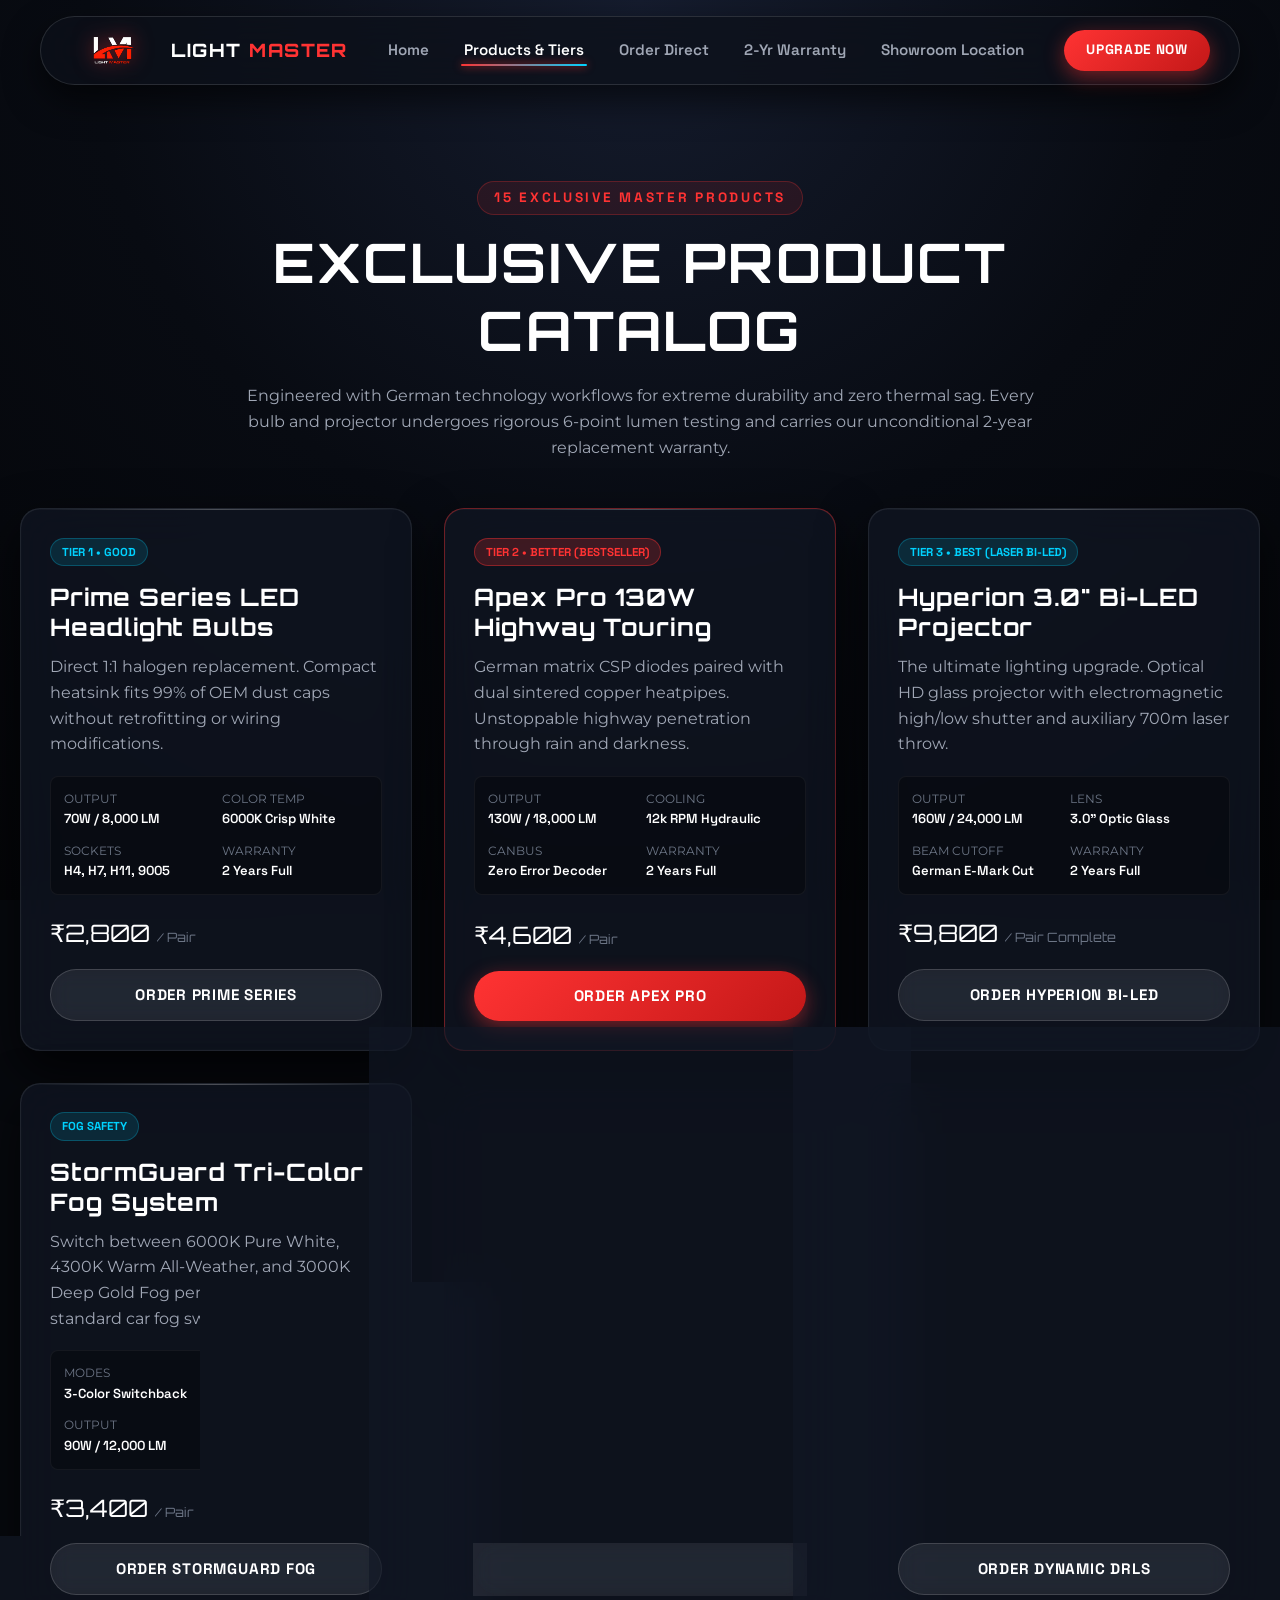
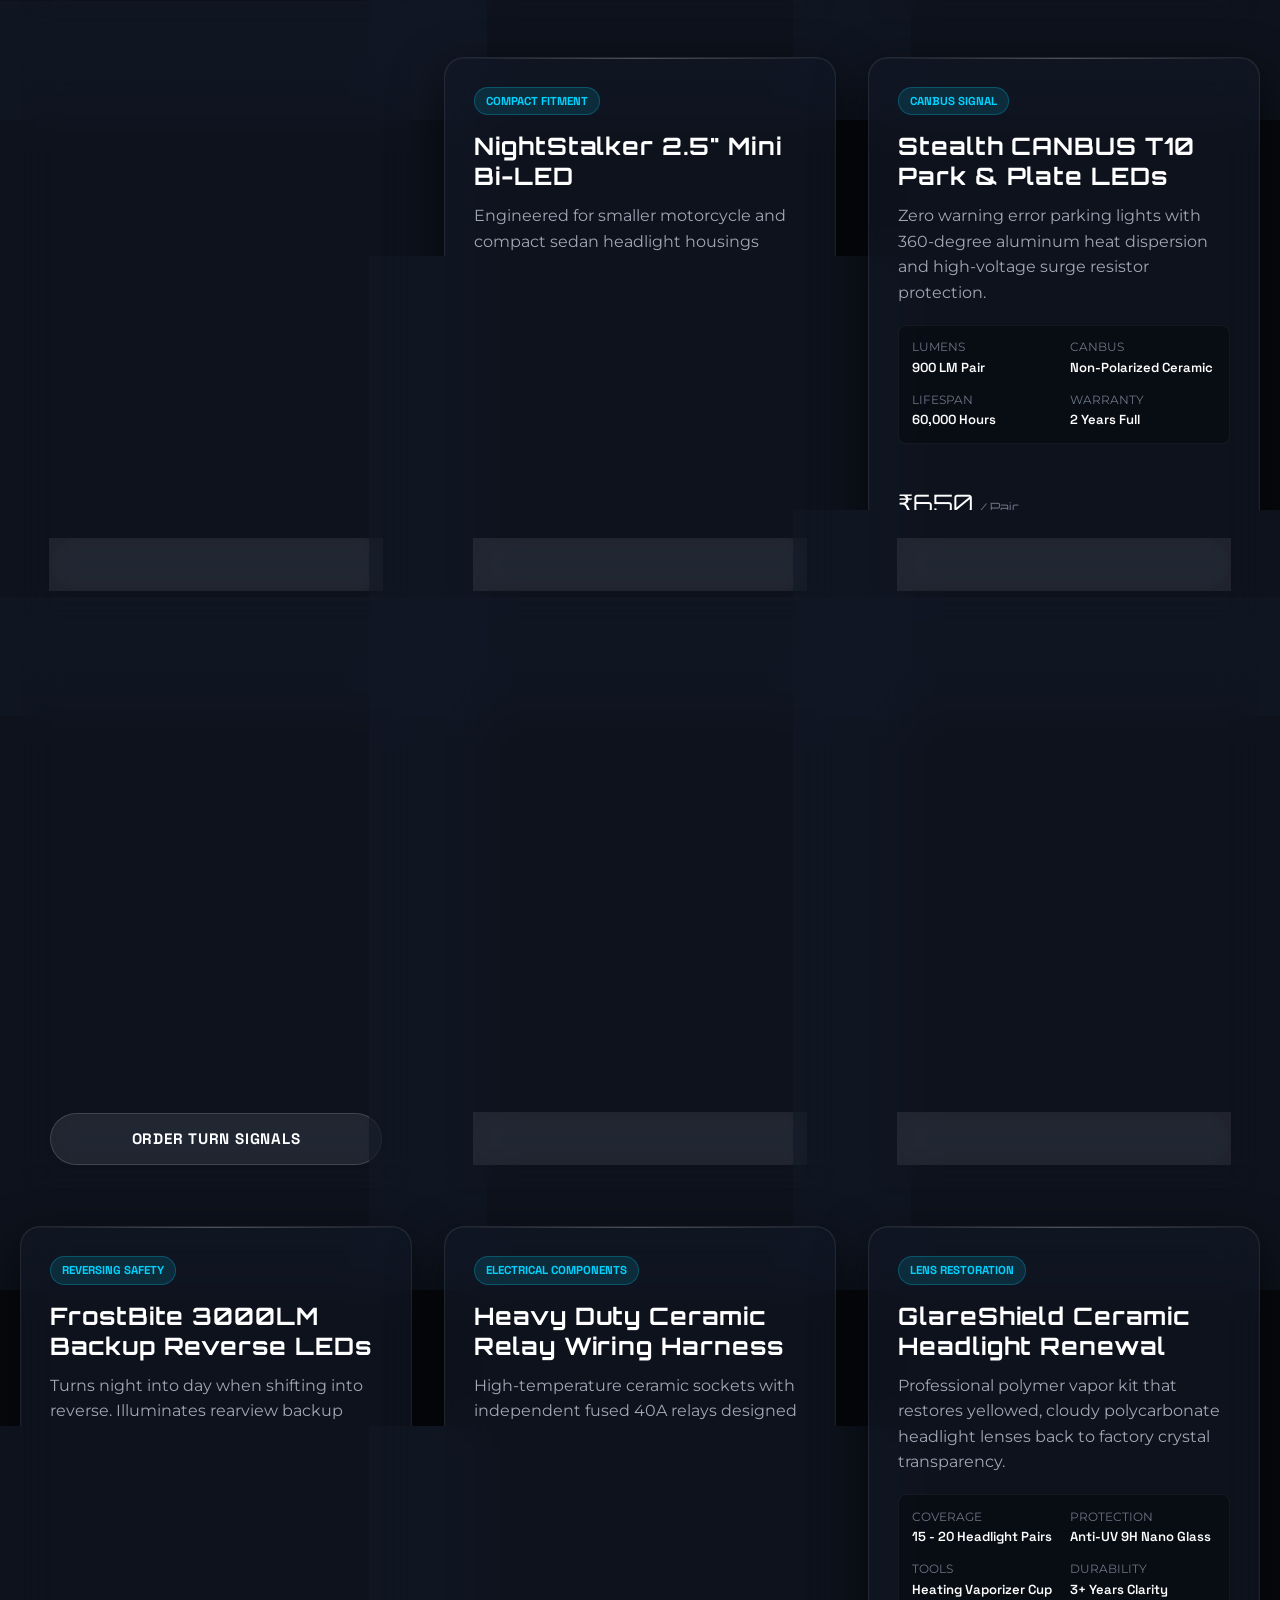
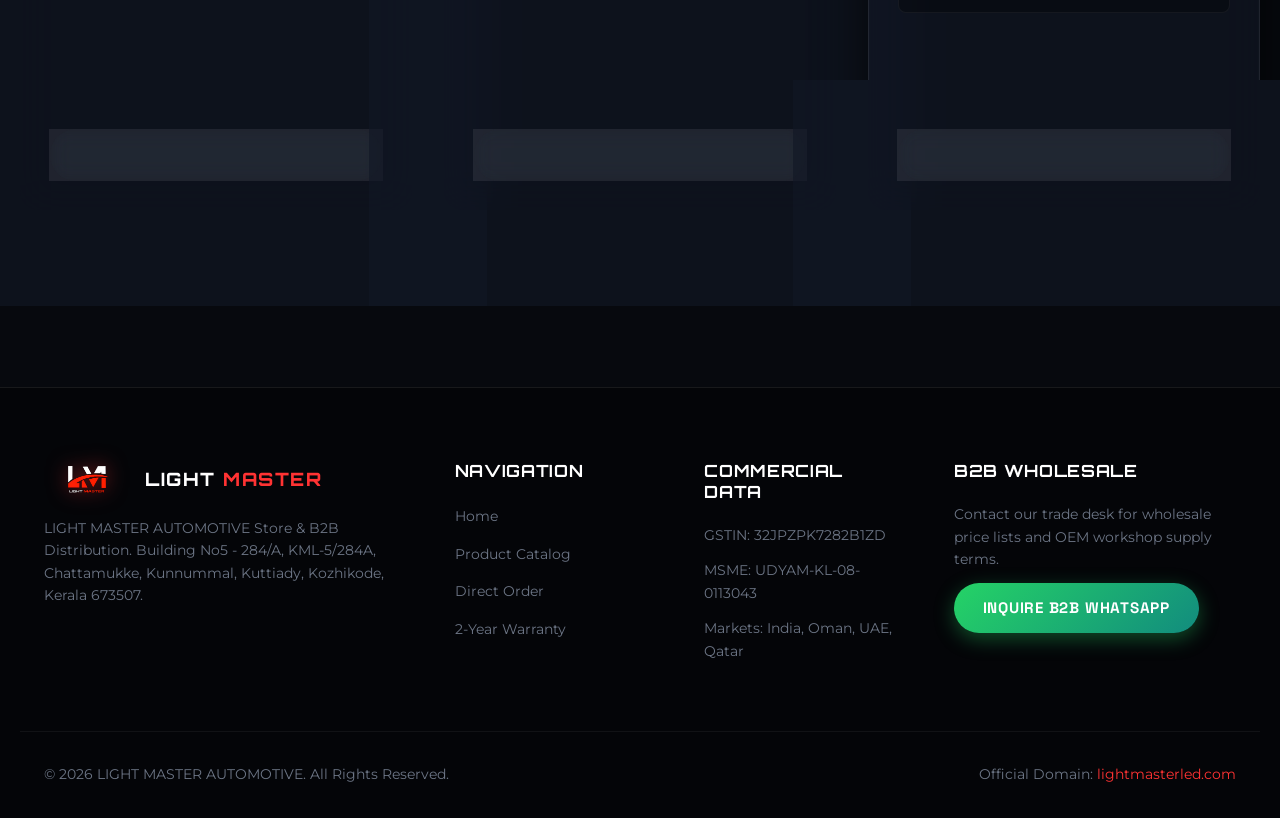
==== products.html @ 0c8bbb35 "Add files via upload" ====
<!DOCTYPE html>
<html lang="en">
<head>
  <meta charset="UTF-8">
  <meta name="viewport" content="width=device-width, initial-scale=1.0">
  <title>Automotive LED Products & Pricing | Light Master</title>
  <meta name="description" content="Explore 15 exclusive Light Master Automotive LED products. Bi-LED projectors, laser fog lamps, DRLs, CANBUS LEDs, and Good/Better/Best menu architecture.">
  <link rel="canonical" href="https://lightmasterled.com/products.html">
  
  <meta property="og:type" content="website">
  <meta property="og:url" content="https://lightmasterled.com/products.html">
  <meta property="og:title" content="Automotive LED Products & Pricing | Light Master">
  <meta property="og:description" content="15 Exclusive automotive lighting products engineered with German technology. Bi-LED projectors, laser fogs, DRLs, and ambient lights with 2-year warranty.">
  <meta property="og:image" content="images/logo.png">

  <link rel="stylesheet" href="css/style.css">
</head>
<body>

  <!-- Sticky Header Navigation -->
  <header class="site-header">
    <div class="nav-dock">
      <a href="index.html" class="brand-wrapper" title="Light Master Automotive">
        <img src="images/logo.png" alt="Light Master Automotive Logo" class="brand-logo-img">
        <span class="brand-name">LIGHT <span>MASTER</span></span>
      </a>

      <button class="mobile-menu-toggle" aria-label="Toggle Menu">☰</button>

      <ul class="nav-links">
        <li><a href="index.html" class="nav-link">Home</a></li>
        <li><a href="products.html" class="nav-link active">Products & Tiers</a></li>
        <li><a href="purchase.html" class="nav-link">Order Direct</a></li>
        <li><a href="warranty.html" class="nav-link">2-Yr Warranty</a></li>
        <li><a href="https://maps.app.goo.gl/GedXwETA6AHzG5QW9" target="_blank" rel="noopener" class="nav-link">Showroom Location</a></li>
      </ul>

      <div class="nav-actions">
        <a href="purchase.html" class="btn btn-primary" style="padding: 0.6rem 1.4rem; font-size: 0.85rem;">Upgrade Now</a>
      </div>
    </div>
  </header>

  <main class="container section">
    <div class="text-center" style="max-width: 800px; margin: 0 auto 3rem;">
      <span class="tagline-accent">15 Exclusive Master Products</span>
      <h1>EXCLUSIVE PRODUCT CATALOG</h1>
      <p>
        Engineered with German technology workflows for extreme durability and zero thermal sag. Every bulb and projector undergoes rigorous 6-point lumen testing and carries our unconditional 2-year replacement warranty.
      </p>
    </div>

    <!-- Product Grid: 15 Exclusive Products -->
    <div class="product-grid">

      <!-- 1. Prime Series H4/H7/H11 -->
      <div class="product-card mac-window-frame" id="tier1">
        <div>
          <span class="product-tag">Tier 1 • Good</span>
          <h3>Prime Series LED Headlight Bulbs</h3>
          <p>Direct 1:1 halogen replacement. Compact heatsink fits 99% of OEM dust caps without retrofitting or wiring modifications.</p>
          <div class="product-spec-row">
            <div class="product-spec-item"><span class="spec-title">Output</span><span class="spec-val">70W / 8,000 LM</span></div>
            <div class="product-spec-item"><span class="spec-title">Color Temp</span><span class="spec-val">6000K Crisp White</span></div>
            <div class="product-spec-item"><span class="spec-title">Sockets</span><span class="spec-val">H4, H7, H11, 9005</span></div>
            <div class="product-spec-item"><span class="spec-title">Warranty</span><span class="spec-val">2 Years Full</span></div>
          </div>
        </div>
        <div>
          <div style="font-family: var(--font-heading); font-size: 1.5rem; margin-bottom: 1rem; color: #fff;">₹2,800 <span style="font-size: 0.8rem; color: var(--text-muted);">/ Pair</span></div>
          <a href="purchase.html?product=Prime%20Series%20LED%20Headlight%20Bulbs" class="btn btn-secondary btn-full">Order Prime Series</a>
        </div>
      </div>

      <!-- 2. Apex Pro Highway Touring -->
      <div class="product-card mac-window-frame" id="tier2" style="border-color: rgba(255, 51, 51, 0.4);">
        <div>
          <span class="product-tag" style="background: rgba(255,51,51,0.2); color: var(--accent-red); border-color: rgba(255,51,51,0.4);">Tier 2 • Better (Bestseller)</span>
          <h3>Apex Pro 130W Highway Touring</h3>
          <p>German matrix CSP diodes paired with dual sintered copper heatpipes. Unstoppable highway penetration through rain and darkness.</p>
          <div class="product-spec-row">
            <div class="product-spec-item"><span class="spec-title">Output</span><span class="spec-val">130W / 18,000 LM</span></div>
            <div class="product-spec-item"><span class="spec-title">Cooling</span><span class="spec-val">12k RPM Hydraulic</span></div>
            <div class="product-spec-item"><span class="spec-title">CANBUS</span><span class="spec-val">Zero Error Decoder</span></div>
            <div class="product-spec-item"><span class="spec-title">Warranty</span><span class="spec-val">2 Years Full</span></div>
          </div>
        </div>
        <div>
          <div style="font-family: var(--font-heading); font-size: 1.5rem; margin-bottom: 1rem; color: #fff;">₹4,600 <span style="font-size: 0.8rem; color: var(--text-muted);">/ Pair</span></div>
          <a href="purchase.html?product=Apex%20Pro%20130W%20Highway%20Touring" class="btn btn-primary btn-full">Order Apex Pro</a>
        </div>
      </div>

      <!-- 3. Hyperion Bi-LED 3.0" Projector -->
      <div class="product-card mac-window-frame" id="tier3">
        <div>
          <span class="product-tag">Tier 3 • Best (Laser Bi-LED)</span>
          <h3>Hyperion 3.0" Bi-LED Projector</h3>
          <p>The ultimate lighting upgrade. Optical HD glass projector with electromagnetic high/low shutter and auxiliary 700m laser throw.</p>
          <div class="product-spec-row">
            <div class="product-spec-item"><span class="spec-title">Output</span><span class="spec-val">160W / 24,000 LM</span></div>
            <div class="product-spec-item"><span class="spec-title">Lens</span><span class="spec-val">3.0" Optic Glass</span></div>
            <div class="product-spec-item"><span class="spec-title">Beam Cutoff</span><span class="spec-val">German E-Mark Cut</span></div>
            <div class="product-spec-item"><span class="spec-title">Warranty</span><span class="spec-val">2 Years Full</span></div>
          </div>
        </div>
        <div>
          <div style="font-family: var(--font-heading); font-size: 1.5rem; margin-bottom: 1rem; color: #fff;">₹9,800 <span style="font-size: 0.8rem; color: var(--text-muted);">/ Pair Complete</span></div>
          <a href="purchase.html?product=Hyperion%203.0%20Bi-LED%20Projector" class="btn btn-secondary btn-full">Order Hyperion Bi-LED</a>
        </div>
      </div>

      <!-- 4. StormGuard Tri-Color Fog Lamps -->
      <div class="product-card mac-window-frame" id="fog">
        <div>
          <span class="product-tag">Fog Safety</span>
          <h3>StormGuard Tri-Color Fog System</h3>
          <p>Switch between 6000K Pure White, 4300K Warm All-Weather, and 3000K Deep Gold Fog penetrating light via standard car fog switch.</p>
          <div class="product-spec-row">
            <div class="product-spec-item"><span class="spec-title">Modes</span><span class="spec-val">3-Color Switchback</span></div>
            <div class="product-spec-item"><span class="spec-title">Rating</span><span class="spec-val">IP68 Submersible</span></div>
            <div class="product-spec-item"><span class="spec-title">Output</span><span class="spec-val">90W / 12,000 LM</span></div>
            <div class="product-spec-item"><span class="spec-title">Warranty</span><span class="spec-val">2 Years Full</span></div>
          </div>
        </div>
        <div>
          <div style="font-family: var(--font-heading); font-size: 1.5rem; margin-bottom: 1rem; color: #fff;">₹3,400 <span style="font-size: 0.8rem; color: var(--text-muted);">/ Pair</span></div>
          <a href="purchase.html?product=StormGuard%20Tri-Color%20Fog%20System" class="btn btn-secondary btn-full">Order StormGuard Fog</a>
        </div>
      </div>

      <!-- 5. Phantom Bi-LED Fog Projector 3.0" -->
      <div class="product-card mac-window-frame">
        <div>
          <span class="product-tag">Bumper Projector</span>
          <h3>Phantom Bi-LED Fog Projector (3.0")</h3>
          <p>Direct bumper projector replacement with built-in high/low beam solenoids. Wide 160° peripheral horizontal beam spread.</p>
          <div class="product-spec-row">
            <div class="product-spec-item"><span class="spec-title">Output</span><span class="spec-val">110W / 14,000 LM</span></div>
            <div class="product-spec-item"><span class="spec-title">Waterproof</span><span class="spec-val">IP68 Sealed Diecast</span></div>
            <div class="product-spec-item"><span class="spec-title">Fitment</span><span class="spec-val">Universal Bracket</span></div>
            <div class="product-spec-item"><span class="spec-title">Warranty</span><span class="spec-val">2 Years Full</span></div>
          </div>
        </div>
        <div>
          <div style="font-family: var(--font-heading); font-size: 1.5rem; margin-bottom: 1rem; color: #fff;">₹6,800 <span style="font-size: 0.8rem; color: var(--text-muted);">/ Pair</span></div>
          <a href="purchase.html?product=Phantom%20Bi-LED%20Fog%20Projector" class="btn btn-secondary btn-full">Order Phantom Fogs</a>
        </div>
      </div>

      <!-- 6. Ultra-Matrix DRL + Sequential Indicator Strip -->
      <div class="product-card mac-window-frame">
        <div>
          <span class="product-tag">Aesthetics & Safety</span>
          <h3>Ultra-Matrix Dynamic DRL Strips</h3>
          <p>Flexible waterproof daytime running light with fluid Audi-style sequential amber dynamic turn indicators.</p>
          <div class="product-spec-row">
            <div class="product-spec-item"><span class="spec-title">Length</span><span class="spec-val">60cm Ultra-Slim</span></div>
            <div class="product-spec-item"><span class="spec-title">Animation</span><span class="spec-val">Dynamic Startup Flow</span></div>
            <div class="product-spec-item"><span class="spec-title">Protection</span><span class="spec-val">Silicone Encapsulated</span></div>
            <div class="product-spec-item"><span class="spec-title">Warranty</span><span class="spec-val">2 Years Full</span></div>
          </div>
        </div>
        <div>
          <div style="font-family: var(--font-heading); font-size: 1.5rem; margin-bottom: 1rem; color: #fff;">₹1,950 <span style="font-size: 0.8rem; color: var(--text-muted);">/ Pair</span></div>
          <a href="purchase.html?product=Ultra-Matrix%20Dynamic%20DRL%20Strips" class="btn btn-secondary btn-full">Order Dynamic DRLs</a>
        </div>
      </div>

      <!-- 7. Lumina 64-Color Symphony Interior Ambient -->
      <div class="product-card mac-window-frame" id="ambient">
        <div>
          <span class="product-tag">Interior Luxury</span>
          <h3>Lumina 64-Color Symphony Ambient Kit</h3>
          <p>Aviation-grade optical acrylic light guides with smartphone Bluetooth app control, dynamic rhythm modes, and OEM finish.</p>
          <div class="product-spec-row">
            <div class="product-spec-item"><span class="spec-title">Zones</span><span class="spec-val">18-in-1 Master Hub</span></div>
            <div class="product-spec-item"><span class="spec-title">Control</span><span class="spec-val">iOS / Android / Button</span></div>
            <div class="product-spec-item"><span class="spec-title">Effects</span><span class="spec-val">210 Flowing Color Modes</span></div>
            <div class="product-spec-item"><span class="spec-title">Warranty</span><span class="spec-val">2 Years Full</span></div>
          </div>
        </div>
        <div>
          <div style="font-family: var(--font-heading); font-size: 1.5rem; margin-bottom: 1rem; color: #fff;">₹5,500 <span style="font-size: 0.8rem; color: var(--text-muted);">/ Complete Car Set</span></div>
          <a href="purchase.html?product=Lumina%2064-Color%20Symphony%20Ambient%20Kit" class="btn btn-secondary btn-full">Order Ambient Kit</a>
        </div>
      </div>

      <!-- 8. NightStalker 2.5" Bi-LED Projector Mini -->
      <div class="product-card mac-window-frame">
        <div>
          <span class="product-tag">Compact Fitment</span>
          <h3>NightStalker 2.5" Mini Bi-LED</h3>
          <p>Engineered for smaller motorcycle and compact sedan headlight housings requiring ultra-compact depth and threaded shaft mount.</p>
          <div class="product-spec-row">
            <div class="product-spec-item"><span class="spec-title">Output</span><span class="spec-val">90W / 12,500 LM</span></div>
            <div class="product-spec-item"><span class="spec-title">Mounting</span><span class="spec-val">Threaded Shaft (H4/H7)</span></div>
            <div class="product-spec-item"><span class="spec-title">Focus</span><span class="spec-val">Dual Convex Lens</span></div>
            <div class="product-spec-item"><span class="spec-title">Warranty</span><span class="spec-val">2 Years Full</span></div>
          </div>
        </div>
        <div>
          <div style="font-family: var(--font-heading); font-size: 1.5rem; margin-bottom: 1rem; color: #fff;">₹5,900 <span style="font-size: 0.8rem; color: var(--text-muted);">/ Pair</span></div>
          <a href="purchase.html?product=NightStalker%202.5%20Mini%20Bi-LED" class="btn btn-secondary btn-full">Order 2.5" Bi-LED</a>
        </div>
      </div>

      <!-- 9. Stealth Series T10/W5W Parking Diode Bulbs -->
      <div class="product-card mac-window-frame">
        <div>
          <span class="product-tag">CANBUS Signal</span>
          <h3>Stealth CANBUS T10 Park & Plate LEDs</h3>
          <p>Zero warning error parking lights with 360-degree aluminum heat dispersion and high-voltage surge resistor protection.</p>
          <div class="product-spec-row">
            <div class="product-spec-item"><span class="spec-title">Lumens</span><span class="spec-val">900 LM Pair</span></div>
            <div class="product-spec-item"><span class="spec-title">CANBUS</span><span class="spec-val">Non-Polarized Ceramic</span></div>
            <div class="product-spec-item"><span class="spec-title">Lifespan</span><span class="spec-val">60,000 Hours</span></div>
            <div class="product-spec-item"><span class="spec-title">Warranty</span><span class="spec-val">2 Years Full</span></div>
          </div>
        </div>
        <div>
          <div style="font-family: var(--font-heading); font-size: 1.5rem; margin-bottom: 1rem; color: #fff;">₹650 <span style="font-size: 0.8rem; color: var(--text-muted);">/ Pair</span></div>
          <a href="purchase.html?product=Stealth%20CANBUS%20T10%20LEDs" class="btn btn-secondary btn-full">Order T10 LEDs</a>
        </div>
      </div>

      <!-- 10. ThunderBolt T20 7440 Anti-Hyperflash Turn Signal -->
      <div class="product-card mac-window-frame">
        <div>
          <span class="product-tag">Indicator Upgrade</span>
          <h3>ThunderBolt Anti-Hyperflash Turn LEDs</h3>
          <p>Instant amber flash with built-in load resistors. Eliminates rapid hyperflashing without cutting factory harness or wire splicing.</p>
          <div class="product-spec-row">
            <div class="product-spec-item"><span class="spec-title">Watts</span><span class="spec-val">28W Steady Load</span></div>
            <div class="product-spec-item"><span class="spec-title">Color</span><span class="spec-val">2200K Amber Amber</span></div>
            <div class="product-spec-item"><span class="spec-title">Fan</span><span class="spec-val">Micro-Turbine Cooled</span></div>
            <div class="product-spec-item"><span class="spec-title">Warranty</span><span class="spec-val">2 Years Full</span></div>
          </div>
        </div>
        <div>
          <div style="font-family: var(--font-heading); font-size: 1.5rem; margin-bottom: 1rem; color: #fff;">₹1,600 <span style="font-size: 0.8rem; color: var(--text-muted);">/ Pair</span></div>
          <a href="purchase.html?product=ThunderBolt%20Anti-Hyperflash%20LEDs" class="btn btn-secondary btn-full">Order Turn Signals</a>
        </div>
      </div>

      <!-- 11. Titan Heavy Duty 24V Commercial Truck LED -->
      <div class="product-card mac-window-frame">
        <div>
          <span class="product-tag">Commercial & Heavy Fleet</span>
          <h3>Titan 24V Commercial Heavy Fleet LED</h3>
          <p>Engineered explicitly for interstate logistics trucks, buses, and heavy equipment with 9V-36V spike protection circuits.</p>
          <div class="product-spec-row">
            <div class="product-spec-item"><span class="spec-title">Voltage</span><span class="spec-val">9V - 36V Wide Band</span></div>
            <div class="product-spec-item"><span class="spec-title">Power</span><span class="spec-val">100W Pair / Heavy Duty</span></div>
            <div class="product-spec-item"><span class="spec-title">Surge</span><span class="spec-val">80V Spike Arrestor</span></div>
            <div class="product-spec-item"><span class="spec-title">Warranty</span><span class="spec-val">2 Years Full</span></div>
          </div>
        </div>
        <div>
          <div style="font-family: var(--font-heading); font-size: 1.5rem; margin-bottom: 1rem; color: #fff;">₹3,800 <span style="font-size: 0.8rem; color: var(--text-muted);">/ Pair</span></div>
          <a href="purchase.html?product=Titan%2024V%20Commercial%20LED" class="btn btn-secondary btn-full">Order Commercial Fleet</a>
        </div>
      </div>

      <!-- 12. SuperNova Laser High Beam Auxiliary Pods -->
      <div class="product-card mac-window-frame">
        <div>
          <span class="product-tag">Auxiliary Off-Road</span>
          <h3>SuperNova Laser Spot Auxiliary Pods</h3>
          <p>Pencil-beam auxiliary spotlights capable of illuminating 1.2 kilometers ahead for desolate highway and dune driving.</p>
          <div class="product-spec-row">
            <div class="product-spec-item"><span class="spec-title">Range</span><span class="spec-val">1200+ Meters</span></div>
            <div class="product-spec-item"><span class="spec-title">Housing</span><span class="spec-val">Anodized 6063 Alloy</span></div>
            <div class="product-spec-item"><span class="spec-title">Mount</span><span class="spec-val">304 Stainless Steel</span></div>
            <div class="product-spec-item"><span class="spec-title">Warranty</span><span class="spec-val">2 Years Full</span></div>
          </div>
        </div>
        <div>
          <div style="font-family: var(--font-heading); font-size: 1.5rem; margin-bottom: 1rem; color: #fff;">₹8,200 <span style="font-size: 0.8rem; color: var(--text-muted);">/ Pair</span></div>
          <a href="purchase.html?product=SuperNova%20Laser%20Spot%20Pods" class="btn btn-secondary btn-full">Order Spot Pods</a>
        </div>
      </div>

      <!-- 13. FrostBite Ultra-White Reverse Backup Bulbs -->
      <div class="product-card mac-window-frame">
        <div>
          <span class="product-tag">Reversing Safety</span>
          <h3>FrostBite 3000LM Backup Reverse LEDs</h3>
          <p>Turns night into day when shifting into reverse. Illuminates rearview backup cameras with maximum clarity.</p>
          <div class="product-spec-row">
            <div class="product-spec-item"><span class="spec-title">Output</span><span class="spec-val">3,000 LM / Pair</span></div>
            <div class="product-spec-item"><span class="spec-title">Sockets</span><span class="spec-val">T15 (921), 1156, 7440</span></div>
            <div class="product-spec-item"><span class="spec-title">Beam</span><span class="spec-val">Convex Top Projector</span></div>
            <div class="product-spec-item"><span class="spec-title">Warranty</span><span class="spec-val">2 Years Full</span></div>
          </div>
        </div>
        <div>
          <div style="font-family: var(--font-heading); font-size: 1.5rem; margin-bottom: 1rem; color: #fff;">₹1,100 <span style="font-size: 0.8rem; color: var(--text-muted);">/ Pair</span></div>
          <a href="purchase.html?product=FrostBite%20Backup%20LEDs" class="btn btn-secondary btn-full">Order Reverse LEDs</a>
        </div>
      </div>

      <!-- 14. Smart-Relay Ceramic Ceramic Harness Loom -->
      <div class="product-card mac-window-frame">
        <div>
          <span class="product-tag">Electrical Components</span>
          <h3>Heavy Duty Ceramic Relay Wiring Harness</h3>
          <p>High-temperature ceramic sockets with independent fused 40A relays designed to protect vehicle factory BCM computers.</p>
          <div class="product-spec-row">
            <div class="product-spec-item"><span class="spec-title">Gauge</span><span class="spec-val">14 AWG Pure Copper</span></div>
            <div class="product-spec-item"><span class="spec-title">Relay</span><span class="spec-val">Dual 40A Weatherproof</span></div>
            <div class="product-spec-item"><span class="spec-title">Sockets</span><span class="spec-val">Heat Resistant Ceramic</span></div>
            <div class="product-spec-item"><span class="spec-title">Warranty</span><span class="spec-val">2 Years Full</span></div>
          </div>
        </div>
        <div>
          <div style="font-family: var(--font-heading); font-size: 1.5rem; margin-bottom: 1rem; color: #fff;">₹1,250 <span style="font-size: 0.8rem; color: var(--text-muted);">/ Kit</span></div>
          <a href="purchase.html?product=Heavy%20Duty%20Relay%20Harness" class="btn btn-secondary btn-full">Order Relay Harness</a>
        </div>
      </div>

      <!-- 15. GlareShield Headlight Restoration UV Sealant Kit -->
      <div class="product-card mac-window-frame">
        <div>
          <span class="product-tag">Lens Restoration</span>
          <h3>GlareShield Ceramic Headlight Renewal</h3>
          <p>Professional polymer vapor kit that restores yellowed, cloudy polycarbonate headlight lenses back to factory crystal transparency.</p>
          <div class="product-spec-row">
            <div class="product-spec-item"><span class="spec-title">Coverage</span><span class="spec-val">15 - 20 Headlight Pairs</span></div>
            <div class="product-spec-item"><span class="spec-title">Protection</span><span class="spec-val">Anti-UV 9H Nano Glass</span></div>
            <div class="product-spec-item"><span class="spec-title">Tools</span><span class="spec-val">Heating Vaporizer Cup</span></div>
            <div class="product-spec-item"><span class="spec-title">Durability</span><span class="spec-val">3+ Years Clarity</span></div>
          </div>
        </div>
        <div>
          <div style="font-family: var(--font-heading); font-size: 1.5rem; margin-bottom: 1rem; color: #fff;">₹2,400 <span style="font-size: 0.8rem; color: var(--text-muted);">/ Pro Kit</span></div>
          <a href="purchase.html?product=GlareShield%20Ceramic%20Kit" class="btn btn-secondary btn-full">Order Renewal Kit</a>
        </div>
      </div>

    </div>
  </main>

  <!-- Global Footer -->
  <footer class="site-footer">
    <div class="container footer-grid">
      <div class="footer-col">
        <div class="brand-wrapper" style="margin-bottom: 1.2rem;">
          <img src="images/logo.png" alt="Light Master Logo" class="brand-logo-img">
          <span class="brand-name">LIGHT <span>MASTER</span></span>
        </div>
        <p class="footer-info-text">
          LIGHT MASTER AUTOMOTIVE Store & B2B Distribution. Building No5 - 284/A, KML-5/284A, Chattamukke, Kunnummal, Kuttiady, Kozhikode, Kerala 673507.
        </p>
      </div>

      <div class="footer-col">
        <h4>NAVIGATION</h4>
        <ul class="footer-links">
          <li><a href="index.html">Home</a></li>
          <li><a href="products.html">Product Catalog</a></li>
          <li><a href="purchase.html">Direct Order</a></li>
          <li><a href="warranty.html">2-Year Warranty</a></li>
        </ul>
      </div>

      <div class="footer-col">
        <h4>COMMERCIAL DATA</h4>
        <p class="footer-info-text">GSTIN: 32JPZPK7282B1ZD</p>
        <p class="footer-info-text">MSME: UDYAM-KL-08-0113043</p>
        <p class="footer-info-text">Markets: India, Oman, UAE, Qatar</p>
      </div>

      <div class="footer-col">
        <h4>B2B WHOLESALE</h4>
        <p class="footer-info-text">Contact our trade desk for wholesale price lists and OEM workshop supply terms.</p>
        <a href="https://wa.me/919544488144?text=Hello%20Light%20Master,%20I%20am%20interested%20in%20B2B%20wholesale%20distribution." class="btn btn-whatsapp">
          Inquire B2B WhatsApp
        </a>
      </div>
    </div>
    <div class="container footer-bottom">
      <div>© 2026 LIGHT MASTER AUTOMOTIVE. All Rights Reserved.</div>
      <div>Official Domain: <a href="https://lightmasterled.com/" style="color:var(--accent-red)">lightmasterled.com</a></div>
    </div>
  </footer>

  <script src="js/main.js"></script>
</body>
</html>
---- css/style.css ----
/* ==========================================================================
   LIGHT MASTER AUTOMOTIVE - MASTER STYLESHEET
   Design System: Apple macOS-inspired Automotive Dark Glassmorphism
   Fonts: Orbitron (Headings), Montserrat (Body), Space Grotesk (Accent/Labels)
   ========================================================================== */

@import url('https://fonts.googleapis.com/css2?family=Montserrat:ital,wght@0,300;0,400;0,500;0,600;0,700;1,400&family=Orbitron:wght@500;600;700;800;900&family=Space+Grotesk:wght@400;500;600;700&display=swap');

:root {
  --bg-primary: #07090e;
  --bg-secondary: #0d111a;
  --bg-card: rgba(18, 24, 38, 0.65);
  --bg-card-hover: rgba(26, 34, 52, 0.85);
  --glass-surface: rgba(255, 255, 255, 0.04);
  --glass-border: rgba(255, 255, 255, 0.08);
  --glass-border-bright: rgba(255, 59, 48, 0.4);
  --glass-blur: blur(20px);
  
  --accent-red: #ff3333;
  --accent-red-glow: rgba(255, 51, 51, 0.45);
  --accent-cyan: #00d2ff;
  --accent-cyan-glow: rgba(0, 210, 255, 0.4);
  --accent-amber: #ffaa00;
  --accent-green: #00e676;
  
  --text-main: #f5f6fa;
  --text-secondary: #a0a7b5;
  --text-muted: #6c7585;
  --text-white: #ffffff;
  
  --font-heading: 'Orbitron', -apple-system, BlinkMacSystemFont, sans-serif;
  --font-body: 'Montserrat', -apple-system, BlinkMacSystemFont, sans-serif;
  --font-accent: 'Space Grotesk', -apple-system, BlinkMacSystemFont, sans-serif;
  
  --radius-sm: 8px;
  --radius-md: 14px;
  --radius-lg: 20px;
  --radius-pill: 9999px;
  
  --shadow-dock: 0 20px 50px rgba(0, 0, 0, 0.7), 0 0 1px rgba(255, 255, 255, 0.15) inset;
  --shadow-card: 0 12px 30px rgba(0, 0, 0, 0.45), 0 1px 0 rgba(255, 255, 255, 0.08) inset;
  --shadow-glow: 0 0 30px var(--accent-red-glow);
  --transition: all 0.3s cubic-bezier(0.16, 1, 0.3, 1);
}

/* Reset & Box Sizing */
*, *::before, *::after {
  box-sizing: border-box;
  margin: 0;
  padding: 0;
}

html {
  scroll-behavior: smooth;
  font-size: 16px;
  background-color: var(--bg-primary);
  color: var(--text-main);
}

body {
  font-family: var(--font-body);
  background: radial-gradient(circle at 50% 0%, #151c2e 0%, #080b12 50%, #040508 100%);
  background-attachment: fixed;
  color: var(--text-main);
  line-height: 1.6;
  overflow-x: hidden;
  min-height: 100vh;
  -webkit-font-smoothing: antialiased;
}

/* Headings & Typography */
h1, h2, h3, h4, .brand-title {
  font-family: var(--font-heading);
  letter-spacing: 0.04em;
  font-weight: 700;
  color: var(--text-white);
  line-height: 1.25;
}

h1 {
  font-size: clamp(2rem, 4.5vw, 3.4rem);
  margin-bottom: 1.2rem;
  text-transform: uppercase;
}

h2 {
  font-size: clamp(1.6rem, 3.2vw, 2.4rem);
  margin-bottom: 1rem;
}

h3 {
  font-size: clamp(1.2rem, 2.2vw, 1.5rem);
  margin-bottom: 0.75rem;
}

p {
  color: var(--text-secondary);
  font-size: 1rem;
  margin-bottom: 1rem;
}

a {
  color: inherit;
  text-decoration: none;
  transition: var(--transition);
}

img {
  max-width: 100%;
  height: auto;
  display: block;
}

/* Layout Utilities */
.container {
  width: 100%;
  max-width: 1240px;
  margin: 0 auto;
  padding: 0 1.5rem;
}

.section {
  padding: 5rem 0;
  position: relative;
}

.text-center { text-align: center; }
.text-left { text-align: left; }
.text-right { text-align: right; }
.text-accent { color: var(--accent-red); }
.text-cyan { color: var(--accent-cyan); }
.text-gold { color: var(--accent-amber); }

.tagline-accent {
  font-family: var(--font-accent);
  text-transform: uppercase;
  font-size: 0.85rem;
  letter-spacing: 0.2em;
  color: var(--accent-red);
  font-weight: 700;
  display: inline-block;
  margin-bottom: 0.8rem;
  background: rgba(255, 51, 51, 0.1);
  padding: 0.35rem 1rem;
  border-radius: var(--radius-pill);
  border: 1px solid rgba(255, 51, 51, 0.25);
}

/* Mac Glassmorphism Frame (Automotive Styled - No buttons) */
.mac-window-frame {
  background: var(--bg-card);
  backdrop-filter: var(--glass-blur);
  -webkit-backdrop-filter: var(--glass-blur);
  border: 1px solid var(--glass-border);
  border-radius: var(--radius-lg);
  box-shadow: var(--shadow-dock);
  position: relative;
  overflow: hidden;
  transition: var(--transition);
}

.mac-window-frame::before {
  content: '';
  position: absolute;
  top: 0;
  left: 0;
  right: 0;
  height: 1px;
  background: linear-gradient(90deg, transparent, rgba(255, 255, 255, 0.25), transparent);
}

.mac-window-frame:hover {
  border-color: rgba(255, 255, 255, 0.18);
  box-shadow: 0 25px 50px rgba(0, 0, 0, 0.8), 0 0 25px rgba(255, 51, 51, 0.12);
}

/* Navbar / Sticky Glass Header */
.site-header {
  position: sticky;
  top: 1rem;
  z-index: 1000;
  padding: 0 1.5rem;
  margin-bottom: 2rem;
}

.nav-dock {
  max-width: 1200px;
  margin: 0 auto;
  display: flex;
  align-items: center;
  justify-content: space-between;
  padding: 0.8rem 1.8rem;
  background: rgba(13, 17, 26, 0.75);
  backdrop-filter: blur(28px);
  -webkit-backdrop-filter: blur(28px);
  border: 1px solid rgba(255, 255, 255, 0.12);
  border-radius: var(--radius-pill);
  box-shadow: 0 15px 35px rgba(0, 0, 0, 0.6);
}

.brand-wrapper {
  display: flex;
  align-items: center;
  gap: 0.8rem;
}

.brand-logo-img {
  height: 38px;
  width: auto;
  object-fit: contain;
  filter: drop-shadow(0 0 10px rgba(255, 51, 51, 0.5));
}

.brand-name {
  font-family: var(--font-heading);
  font-size: 1.15rem;
  font-weight: 800;
  letter-spacing: 0.08em;
  color: var(--text-white);
  line-height: 1.1;
}

.brand-name span {
  color: var(--accent-red);
}

.nav-links {
  display: flex;
  align-items: center;
  list-style: none;
  gap: 1.8rem;
}

.nav-link {
  font-family: var(--font-accent);
  font-size: 0.95rem;
  font-weight: 600;
  color: var(--text-secondary);
  position: relative;
  padding: 0.4rem 0.2rem;
  transition: var(--transition);
}

.nav-link:hover, .nav-link.active {
  color: var(--text-white);
}

.nav-link.active::after, .nav-link:hover::after {
  content: '';
  position: absolute;
  bottom: 0;
  left: 0;
  width: 100%;
  height: 2px;
  background: linear-gradient(90deg, var(--accent-red), var(--accent-cyan));
  border-radius: 2px;
  box-shadow: 0 0 8px var(--accent-red);
}

.nav-actions {
  display: flex;
  align-items: center;
  gap: 1rem;
}

.mobile-menu-toggle {
  display: none;
  background: none;
  border: none;
  color: var(--text-white);
  font-size: 1.6rem;
  cursor: pointer;
  padding: 0.4rem;
}

/* Premium Buttons */
.btn {
  display: inline-flex;
  align-items: center;
  justify-content: center;
  gap: 0.6rem;
  font-family: var(--font-accent);
  font-size: 0.95rem;
  font-weight: 700;
  padding: 0.8rem 1.8rem;
  border-radius: var(--radius-pill);
  border: none;
  cursor: pointer;
  transition: var(--transition);
  text-transform: uppercase;
  letter-spacing: 0.05em;
  text-decoration: none;
}

.btn-primary {
  background: linear-gradient(135deg, #ff3333 0%, #c41818 100%);
  color: #ffffff;
  box-shadow: 0 6px 20px rgba(255, 51, 51, 0.45);
}

.btn-primary:hover {
  transform: translateY(-2px);
  box-shadow: 0 10px 25px rgba(255, 51, 51, 0.65);
  color: #fff;
}

.btn-secondary {
  background: rgba(255, 255, 255, 0.08);
  color: var(--text-white);
  border: 1px solid rgba(255, 255, 255, 0.15);
  backdrop-filter: blur(10px);
}

.btn-secondary:hover {
  background: rgba(255, 255, 255, 0.16);
  border-color: rgba(255, 255, 255, 0.3);
  transform: translateY(-2px);
}

.btn-whatsapp {
  background: linear-gradient(135deg, #25d366 0%, #128c7e 100%);
  color: #fff;
  box-shadow: 0 6px 20px rgba(37, 211, 102, 0.35);
}

.btn-whatsapp:hover {
  transform: translateY(-2px);
  box-shadow: 0 10px 25px rgba(37, 211, 102, 0.55);
}

.btn-full {
  width: 100%;
}

/* Headlight Initialization Sequence */
@keyframes headlightPulse {
  0% {
    opacity: 0;
    transform: scale(0.92);
    box-shadow: 0 0 0 rgba(0, 210, 255, 0);
  }
  40% {
    opacity: 0.3;
    box-shadow: 0 0 30px rgba(0, 210, 255, 0.2);
  }
  60% {
    opacity: 0.15;
  }
  100% {
    opacity: 1;
    transform: scale(1);
    box-shadow: 0 0 60px rgba(0, 210, 255, 0.5), 0 0 100px rgba(255, 51, 51, 0.25);
  }
}

.headlight-seq-active {
  animation: headlightPulse 1.8s cubic-bezier(0.16, 1, 0.3, 1) forwards;
}

/* Hero Section */
.hero-section {
  padding: 4rem 0 6rem;
  position: relative;
  overflow: hidden;
}

.hero-grid {
  display: grid;
  grid-template-columns: 1.15fr 0.85fr;
  gap: 3.5rem;
  align-items: center;
}

.hero-content h1 span {
  background: linear-gradient(135deg, #ffffff 30%, #ff4b4b 100%);
  -webkit-background-clip: text;
  -webkit-text-fill-color: transparent;
}

.hero-badge-row {
  display: flex;
  flex-wrap: wrap;
  gap: 0.8rem;
  margin-bottom: 1.8rem;
}

.tech-badge {
  display: inline-flex;
  align-items: center;
  gap: 0.5rem;
  font-family: var(--font-accent);
  font-size: 0.82rem;
  font-weight: 600;
  padding: 0.4rem 0.9rem;
  background: rgba(255, 255, 255, 0.05);
  border: 1px solid rgba(255, 255, 255, 0.1);
  border-radius: var(--radius-pill);
  color: var(--text-main);
}

.tech-badge svg {
  width: 14px;
  height: 14px;
  fill: currentColor;
}

.hero-actions {
  display: flex;
  gap: 1.2rem;
  flex-wrap: wrap;
  margin-top: 2.2rem;
}

.hero-visual {
  position: relative;
}

.car-dashboard-pod {
  padding: 2.2rem;
  border-radius: var(--radius-lg);
  background: linear-gradient(180deg, rgba(22, 28, 44, 0.8) 0%, rgba(10, 14, 22, 0.9) 100%);
  border: 1px solid rgba(255, 255, 255, 0.12);
  box-shadow: 0 30px 60px rgba(0, 0, 0, 0.7);
}

.gauge-row {
  display: flex;
  justify-content: space-between;
  margin-bottom: 1.8rem;
  padding-bottom: 1.2rem;
  border-bottom: 1px solid rgba(255, 255, 255, 0.08);
}

.gauge-item {
  text-align: center;
}

.gauge-value {
  font-family: var(--font-heading);
  font-size: 1.8rem;
  font-weight: 800;
  color: var(--text-white);
  display: block;
}

.gauge-label {
  font-family: var(--font-accent);
  font-size: 0.75rem;
  text-transform: uppercase;
  color: var(--text-muted);
  letter-spacing: 0.05em;
}

/* Beam Pattern Interactive Simulator */
.simulator-box {
  background: #05070c;
  border-radius: var(--radius-md);
  padding: 1.8rem;
  border: 1px solid rgba(255, 255, 255, 0.08);
  margin-top: 1rem;
}

.sim-display {
  height: 200px;
  width: 100%;
  border-radius: var(--radius-sm);
  position: relative;
  overflow: hidden;
  background: #020306;
  border: 1px solid rgba(255, 255, 255, 0.06);
}

.road-grid {
  position: absolute;
  inset: 0;
  background-image: 
    linear-gradient(rgba(255, 255, 255, 0.04) 1px, transparent 1px),
    linear-gradient(90deg, rgba(255, 255, 255, 0.04) 1px, transparent 1px);
  background-size: 25px 25px;
  perspective: 300px;
}

.beam-light-effect {
  position: absolute;
  inset: 0;
  transition: all 0.5s cubic-bezier(0.2, 0.8, 0.2, 1);
}

/* Halogen Beam: Yellowish, diffuse, scattered, high glare above cutoff */
.beam-halogen {
  background: radial-gradient(ellipse 90% 70% at 50% 100%, rgba(255, 204, 77, 0.75) 0%, rgba(245, 166, 35, 0.45) 45%, rgba(245, 166, 35, 0.15) 75%, transparent 100%);
  filter: blur(12px);
}

/* Bi-LED Projector: Razor-sharp European cutoff line, pure 6000K crisp white/cyan, zero glare above cutoff */
.beam-biled {
  background: 
    linear-gradient(to top, rgba(0, 210, 255, 0.85) 0%, rgba(255, 255, 255, 0.95) 40%, rgba(0, 210, 255, 0.3) 54%, transparent 55%),
    radial-gradient(ellipse 110% 65% at 50% 100%, rgba(255, 255, 255, 0.95) 0%, rgba(0, 210, 255, 0.7) 40%, transparent 60%);
  filter: blur(1px);
}

.sim-hud-line {
  position: absolute;
  top: 45%;
  left: 0;
  right: 0;
  height: 1px;
  border-top: 1px dashed rgba(255, 255, 255, 0.3);
  display: flex;
  justify-content: flex-end;
  padding-right: 10px;
}

.sim-hud-label {
  font-family: var(--font-accent);
  font-size: 0.68rem;
  color: var(--accent-red);
  background: rgba(0,0,0,0.6);
  padding: 0 4px;
  transform: translateY(-50%);
}

.sim-controls {
  display: flex;
  gap: 0.8rem;
  margin-top: 1.2rem;
}

.sim-btn {
  flex: 1;
  padding: 0.65rem;
  font-family: var(--font-accent);
  font-size: 0.82rem;
  font-weight: 700;
  border: 1px solid rgba(255, 255, 255, 0.15);
  background: rgba(255, 255, 255, 0.05);
  color: var(--text-secondary);
  border-radius: var(--radius-sm);
  cursor: pointer;
  transition: var(--transition);
}

.sim-btn.active {
  background: var(--accent-red);
  color: #fff;
  border-color: var(--accent-red);
  box-shadow: 0 0 15px var(--accent-red-glow);
}

/* Feature Grid Cards */
.feature-grid {
  display: grid;
  grid-template-columns: repeat(auto-fit, minmax(280px, 1fr));
  gap: 2rem;
  margin-top: 3rem;
}

.feature-card {
  padding: 2.2rem;
}

.feature-icon-box {
  width: 54px;
  height: 54px;
  border-radius: var(--radius-md);
  background: rgba(255, 51, 51, 0.12);
  border: 1px solid rgba(255, 51, 51, 0.25);
  display: flex;
  align-items: center;
  justify-content: center;
  margin-bottom: 1.4rem;
  color: var(--accent-red);
}

.feature-icon-box svg {
  width: 26px;
  height: 26px;
}

/* Good / Better / Best Menu Tier Grid */
.tier-grid {
  display: grid;
  grid-template-columns: repeat(3, 1fr);
  gap: 2rem;
  margin-top: 3rem;
}

.tier-card {
  padding: 2.5rem 2rem;
  display: flex;
  flex-direction: column;
  height: 100%;
  position: relative;
}

.tier-card.featured {
  border-color: rgba(255, 51, 51, 0.45);
  background: linear-gradient(180deg, rgba(32, 22, 28, 0.8) 0%, rgba(15, 19, 28, 0.9) 100%);
  transform: translateY(-8px);
}

.tier-badge {
  position: absolute;
  top: -12px;
  right: 24px;
  background: var(--accent-red);
  color: #fff;
  font-family: var(--font-accent);
  font-size: 0.72rem;
  font-weight: 800;
  text-transform: uppercase;
  padding: 0.3rem 0.8rem;
  border-radius: var(--radius-pill);
  box-shadow: 0 4px 12px var(--accent-red-glow);
}

.tier-header {
  margin-bottom: 1.5rem;
  border-bottom: 1px solid rgba(255, 255, 255, 0.08);
  padding-bottom: 1.2rem;
}

.tier-title {
  font-size: 1.4rem;
  color: var(--text-white);
  margin-bottom: 0.3rem;
}

.tier-subtitle {
  font-family: var(--font-accent);
  font-size: 0.85rem;
  color: var(--accent-cyan);
}

.tier-price {
  font-family: var(--font-heading);
  font-size: 2.1rem;
  font-weight: 800;
  color: #fff;
  margin: 1rem 0;
}

.tier-price span {
  font-size: 0.95rem;
  color: var(--text-muted);
  font-family: var(--font-accent);
  font-weight: 400;
}

.tier-features {
  list-style: none;
  margin-bottom: 2rem;
  flex-grow: 1;
}

.tier-features li {
  font-size: 0.92rem;
  color: var(--text-secondary);
  margin-bottom: 0.8rem;
  display: flex;
  align-items: center;
  gap: 0.65rem;
}

.tier-features li svg {
  width: 16px;
  height: 16px;
  fill: var(--accent-cyan);
  flex-shrink: 0;
}

/* Product Catalog Grid (15 Catalog Items) */
.product-grid {
  display: grid;
  grid-template-columns: repeat(auto-fill, minmax(340px, 1fr));
  gap: 2rem;
  margin-top: 2.5rem;
}

.product-card {
  padding: 1.8rem;
  display: flex;
  flex-direction: column;
  justify-content: space-between;
}

.product-tag {
  display: inline-block;
  font-family: var(--font-accent);
  font-size: 0.72rem;
  font-weight: 700;
  text-transform: uppercase;
  padding: 0.25rem 0.7rem;
  border-radius: var(--radius-pill);
  background: rgba(0, 210, 255, 0.12);
  color: var(--accent-cyan);
  border: 1px solid rgba(0, 210, 255, 0.25);
  margin-bottom: 1rem;
}

.product-spec-row {
  display: grid;
  grid-template-columns: 1fr 1fr;
  gap: 0.8rem;
  margin: 1.2rem 0;
  background: rgba(0, 0, 0, 0.3);
  padding: 0.8rem;
  border-radius: var(--radius-sm);
  border: 1px solid rgba(255, 255, 255, 0.05);
}

.product-spec-item {
  font-size: 0.82rem;
}

.spec-title {
  color: var(--text-muted);
  display: block;
  font-size: 0.72rem;
  text-transform: uppercase;
}

.spec-val {
  color: var(--text-white);
  font-weight: 600;
  font-family: var(--font-accent);
}

/* GCC Expansion & Map Grid */
.gcc-map-section {
  background: radial-gradient(circle at 50% 50%, rgba(26, 34, 52, 0.4) 0%, transparent 80%);
}

.gcc-grid {
  display: grid;
  grid-template-columns: repeat(3, 1fr);
  gap: 1.8rem;
  margin-top: 2.5rem;
}

.gcc-card {
  padding: 2rem;
  border-radius: var(--radius-md);
  text-align: center;
}

.gcc-flag {
  font-size: 2.4rem;
  margin-bottom: 1rem;
  display: inline-block;
}

.gcc-status {
  display: inline-flex;
  align-items: center;
  gap: 0.4rem;
  font-family: var(--font-accent);
  font-size: 0.78rem;
  font-weight: 700;
  color: var(--accent-green);
  margin-top: 0.5rem;
}

.pulse-dot {
  width: 8px;
  height: 8px;
  background-color: var(--accent-green);
  border-radius: 50%;
  box-shadow: 0 0 10px var(--accent-green);
  display: inline-block;
}

/* Conversion Forms (Purchase & Warranty) - Mobile Perfected */
.form-shell {
  max-width: 760px;
  margin: 0 auto;
  padding: 2.8rem;
}

.form-group {
  margin-bottom: 1.5rem;
}

.form-label {
  display: block;
  font-family: var(--font-accent);
  font-size: 0.88rem;
  font-weight: 600;
  color: var(--text-main);
  margin-bottom: 0.5rem;
  letter-spacing: 0.03em;
}

.form-control, .form-select, .form-textarea {
  width: 100%;
  padding: 0.95rem 1.2rem;
  background: rgba(8, 12, 20, 0.8);
  border: 1px solid rgba(255, 255, 255, 0.14);
  border-radius: var(--radius-md);
  color: var(--text-white);
  font-family: var(--font-body);
  font-size: 0.95rem;
  outline: none;
  transition: var(--transition);
}

.form-control:focus, .form-select:focus, .form-textarea:focus {
  border-color: var(--accent-red);
  box-shadow: 0 0 15px rgba(255, 51, 51, 0.35);
  background: rgba(13, 18, 28, 0.95);
}

.form-row {
  display: grid;
  grid-template-columns: 1fr 1fr;
  gap: 1.2rem;
}

.form-textarea {
  resize: vertical;
  min-height: 120px;
}

.form-disclaimer {
  font-size: 0.8rem;
  color: var(--text-muted);
  margin-top: 1rem;
  line-height: 1.5;
}

/* Fallback anchor block */
.whatsapp-fallback {
  display: none;
  margin-top: 1.2rem;
  padding: 1rem;
  background: rgba(37, 211, 102, 0.15);
  border: 1px solid rgba(37, 211, 102, 0.4);
  border-radius: var(--radius-md);
  text-align: center;
}

.whatsapp-fallback a {
  color: #25d366;
  font-weight: 700;
  text-decoration: underline;
}

/* FAQ Accordion */
.accordion-wrapper {
  max-width: 860px;
  margin: 3rem auto 0;
}

.accordion-item {
  border-bottom: 1px solid rgba(255, 255, 255, 0.08);
  overflow: hidden;
}

.accordion-header {
  width: 100%;
  padding: 1.4rem 0;
  background: none;
  border: none;
  color: var(--text-white);
  font-family: var(--font-accent);
  font-size: 1.1rem;
  font-weight: 600;
  text-align: left;
  display: flex;
  justify-content: space-between;
  align-items: center;
  cursor: pointer;
  transition: var(--transition);
}

.accordion-header:hover {
  color: var(--accent-red);
}

.accordion-icon {
  font-size: 1.4rem;
  transition: var(--transition);
  color: var(--accent-red);
}

.accordion-item.active .accordion-icon {
  transform: rotate(45deg);
}

.accordion-content {
  max-height: 0;
  overflow: hidden;
  transition: max-height 0.35s ease-out;
  padding: 0;
}

.accordion-content p {
  padding-bottom: 1.4rem;
  color: var(--text-secondary);
  font-size: 0.95rem;
}

/* Business Credential Verification Bar */
.trust-bar {
  background: rgba(18, 24, 38, 0.85);
  border-top: 1px solid rgba(255, 255, 255, 0.08);
  border-bottom: 1px solid rgba(255, 255, 255, 0.08);
  padding: 1.2rem 0;
}

.trust-flex {
  display: flex;
  flex-wrap: wrap;
  justify-content: space-around;
  align-items: center;
  gap: 1.5rem;
}

.trust-item {
  display: flex;
  align-items: center;
  gap: 0.8rem;
  font-family: var(--font-accent);
  font-size: 0.88rem;
}

.trust-badge-label {
  color: var(--text-muted);
  font-size: 0.75rem;
  display: block;
}

.trust-badge-val {
  color: var(--text-white);
  font-weight: 700;
}

/* Footer */
.site-footer {
  background: #040508;
  border-top: 1px solid rgba(255, 255, 255, 0.08);
  padding: 4.5rem 0 2rem;
  margin-top: 6rem;
}

.footer-grid {
  display: grid;
  grid-template-columns: 1.8fr 1fr 1fr 1.4fr;
  gap: 3rem;
  margin-bottom: 3.5rem;
}

.footer-col h4 {
  font-family: var(--font-heading);
  font-size: 1.05rem;
  margin-bottom: 1.4rem;
  color: var(--text-white);
}

.footer-links {
  list-style: none;
}

.footer-links li {
  margin-bottom: 0.75rem;
}

.footer-links a {
  color: var(--text-muted);
  font-size: 0.9rem;
  transition: var(--transition);
}

.footer-links a:hover {
  color: var(--accent-red);
  padding-left: 4px;
}

.footer-info-text {
  font-size: 0.88rem;
  color: var(--text-muted);
  line-height: 1.6;
  margin-bottom: 0.8rem;
}

.footer-bottom {
  border-top: 1px solid rgba(255, 255, 255, 0.05);
  padding-top: 2rem;
  display: flex;
  justify-content: space-between;
  align-items: center;
  flex-wrap: wrap;
  gap: 1rem;
  font-size: 0.85rem;
  color: var(--text-muted);
}

/* Mobile Responsiveness Rules */
@media (max-width: 992px) {
  .hero-grid {
    grid-template-columns: 1fr;
    gap: 3rem;
  }
  
  .tier-grid {
    grid-template-columns: 1fr;
    max-width: 500px;
    margin-left: auto;
    margin-right: auto;
  }
  
  .gcc-grid {
    grid-template-columns: 1fr;
  }
  
  .footer-grid {
    grid-template-columns: 1fr 1fr;
  }
}

@media (max-width: 768px) {
  .site-header {
    padding: 0 1rem;
    top: 0.5rem;
  }
  
  .nav-dock {
    padding: 0.7rem 1.2rem;
    border-radius: var(--radius-md);
  }
  
  .mobile-menu-toggle {
    display: block;
  }
  
  .nav-links {
    position: fixed;
    top: 75px;
    left: 1rem;
    right: 1rem;
    background: rgba(13, 17, 26, 0.98);
    backdrop-filter: blur(30px);
    -webkit-backdrop-filter: blur(30px);
    border: 1px solid rgba(255, 255, 255, 0.15);
    border-radius: var(--radius-lg);
    flex-direction: column;
    padding: 2rem;
    gap: 1.5rem;
    display: none;
    box-shadow: 0 20px 50px rgba(0, 0, 0, 0.8);
  }
  
  .nav-links.nav-open {
    display: flex;
  }
  
  .form-row {
    grid-template-columns: 1fr;
    gap: 0;
  }
  
  .form-shell {
    padding: 1.6rem 1.2rem;
  }
  
  .product-grid {
    grid-template-columns: 1fr;
  }
  
  .footer-grid {
    grid-template-columns: 1fr;
    gap: 2rem;
  }
  
  .footer-bottom {
    flex-direction: column;
    text-align: center;
  }
}
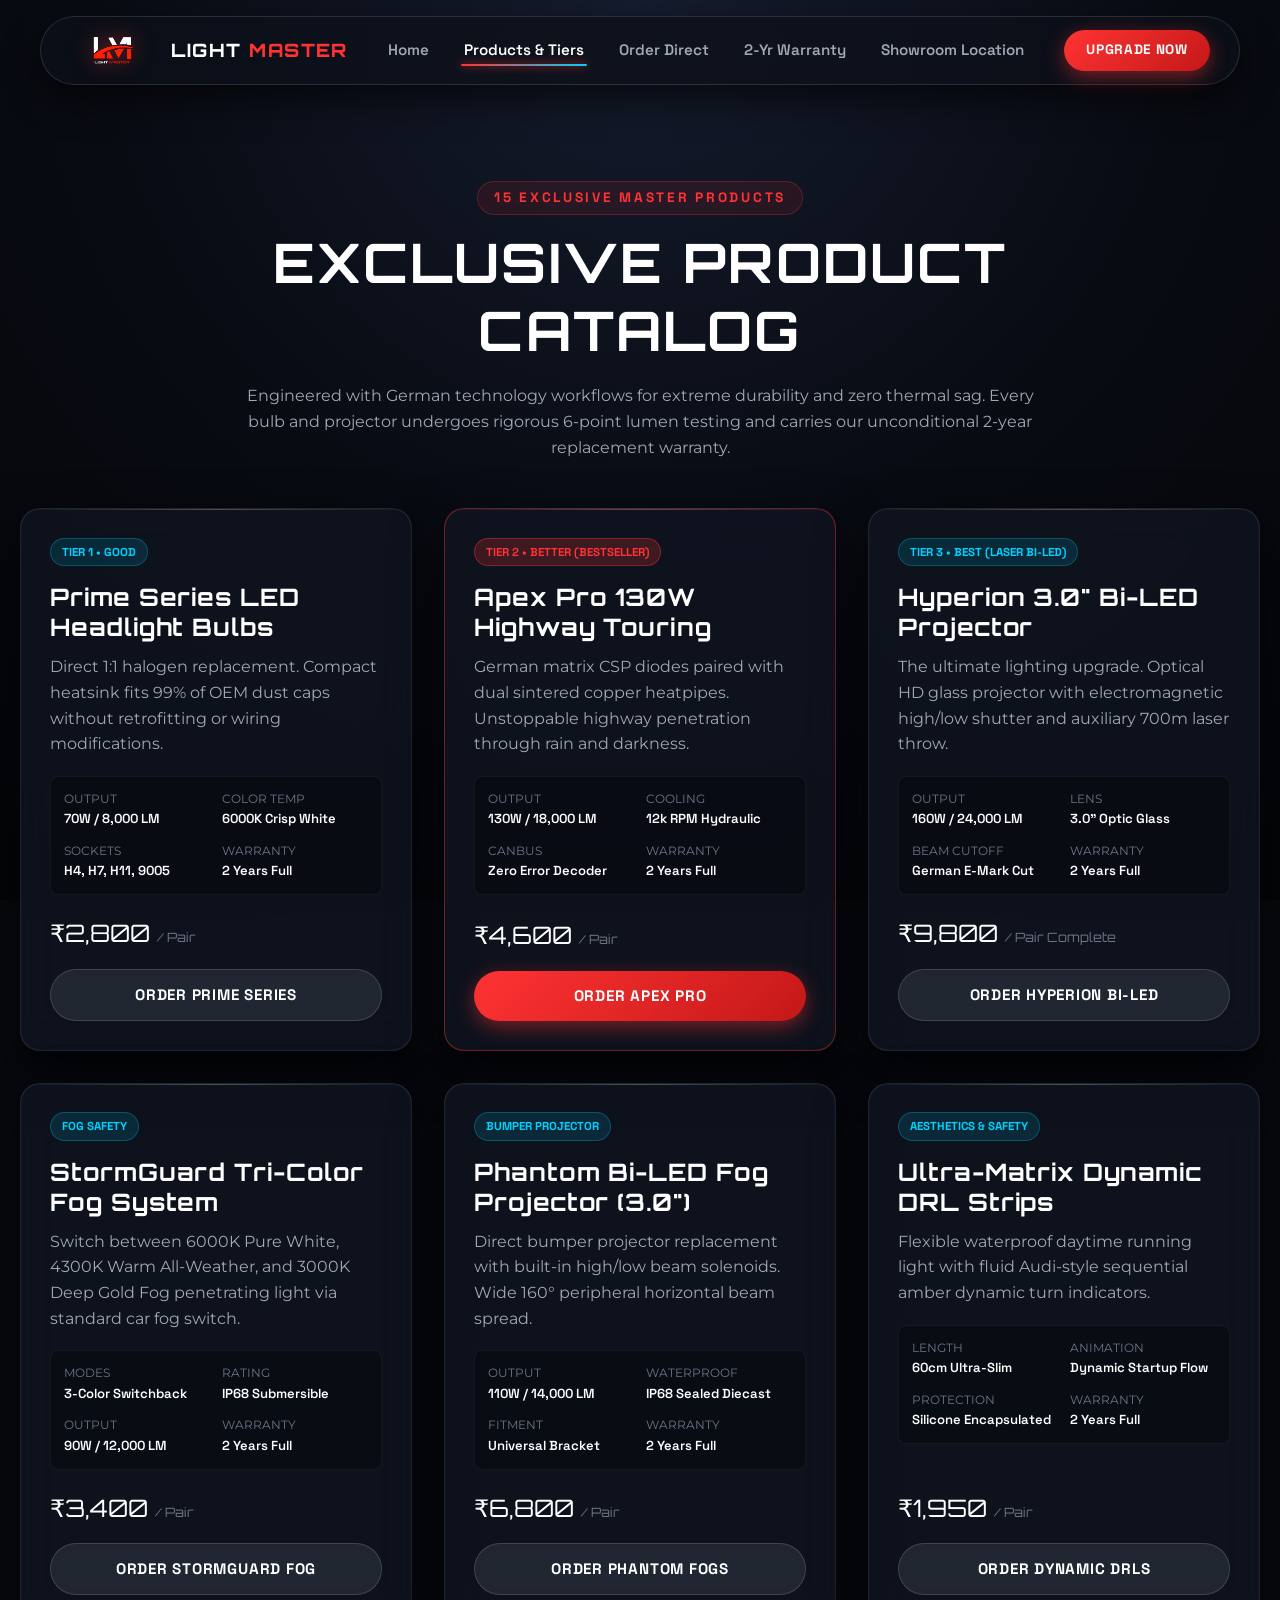
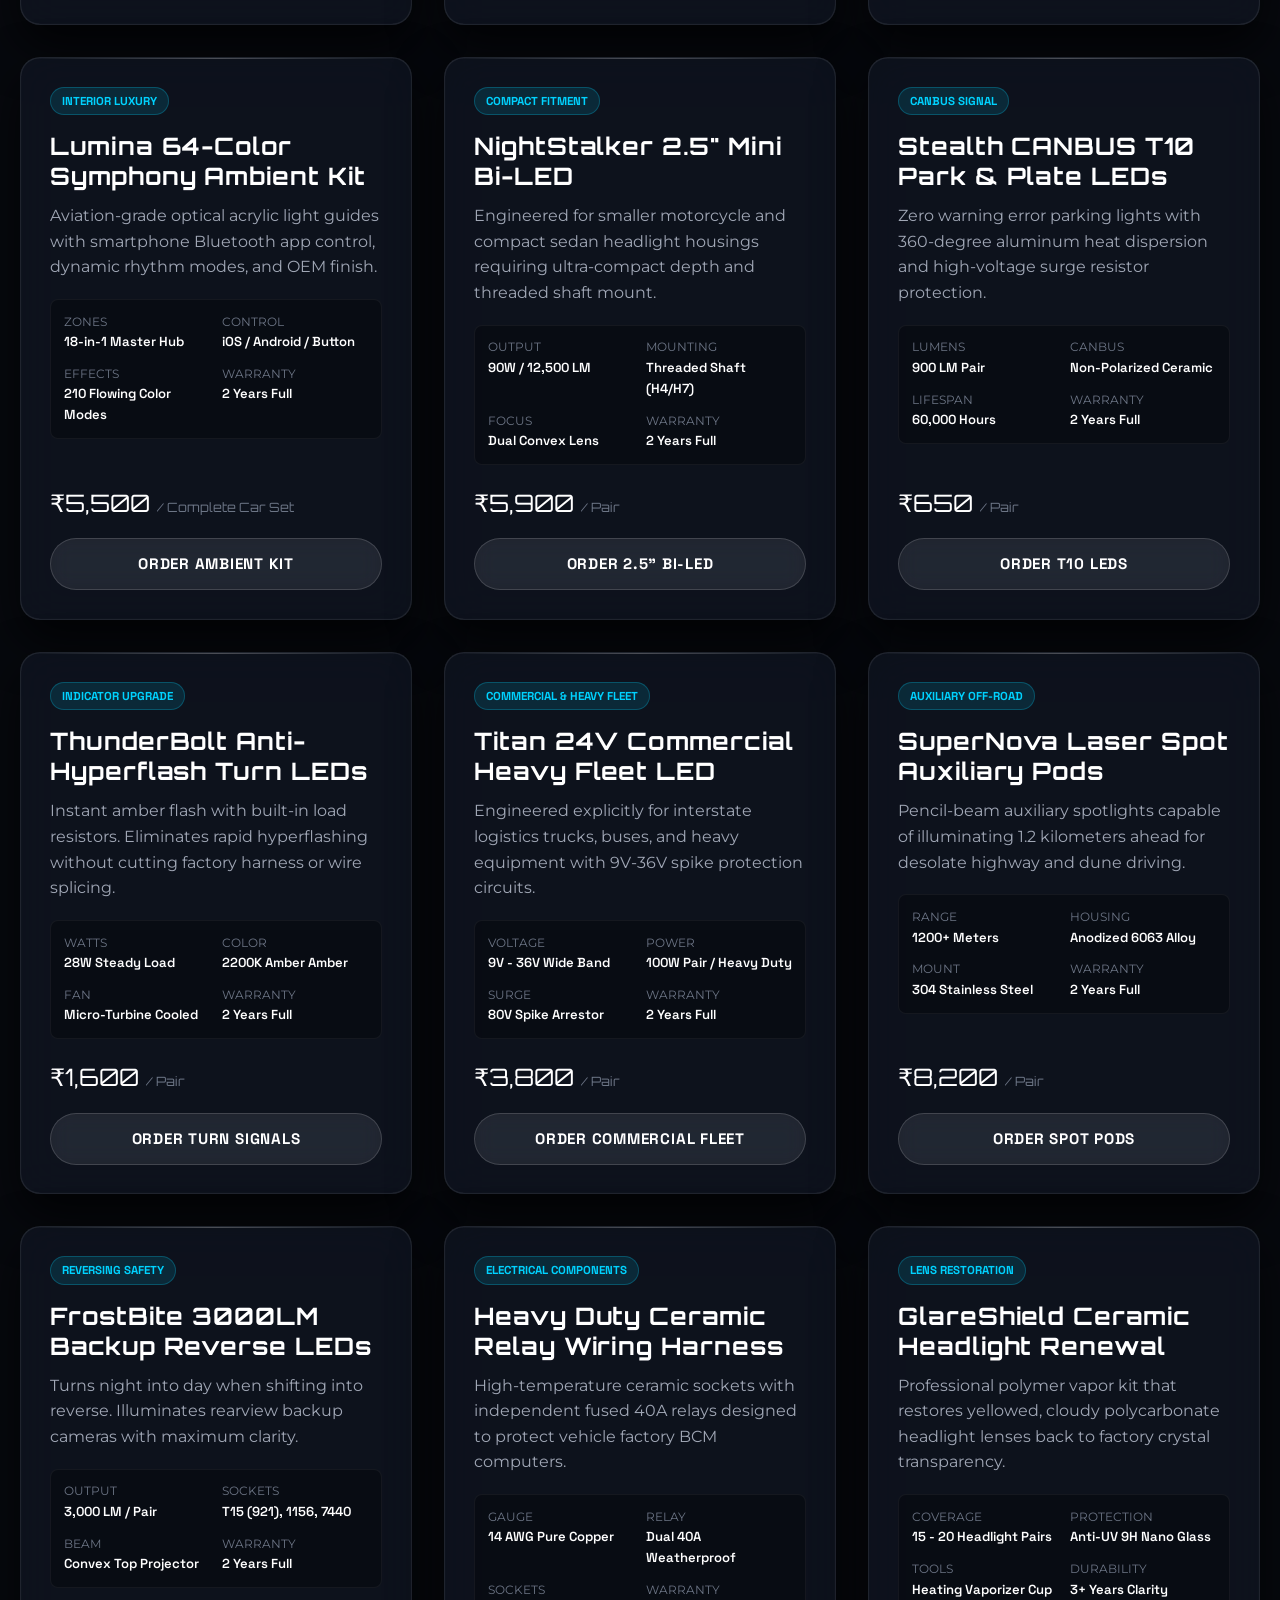
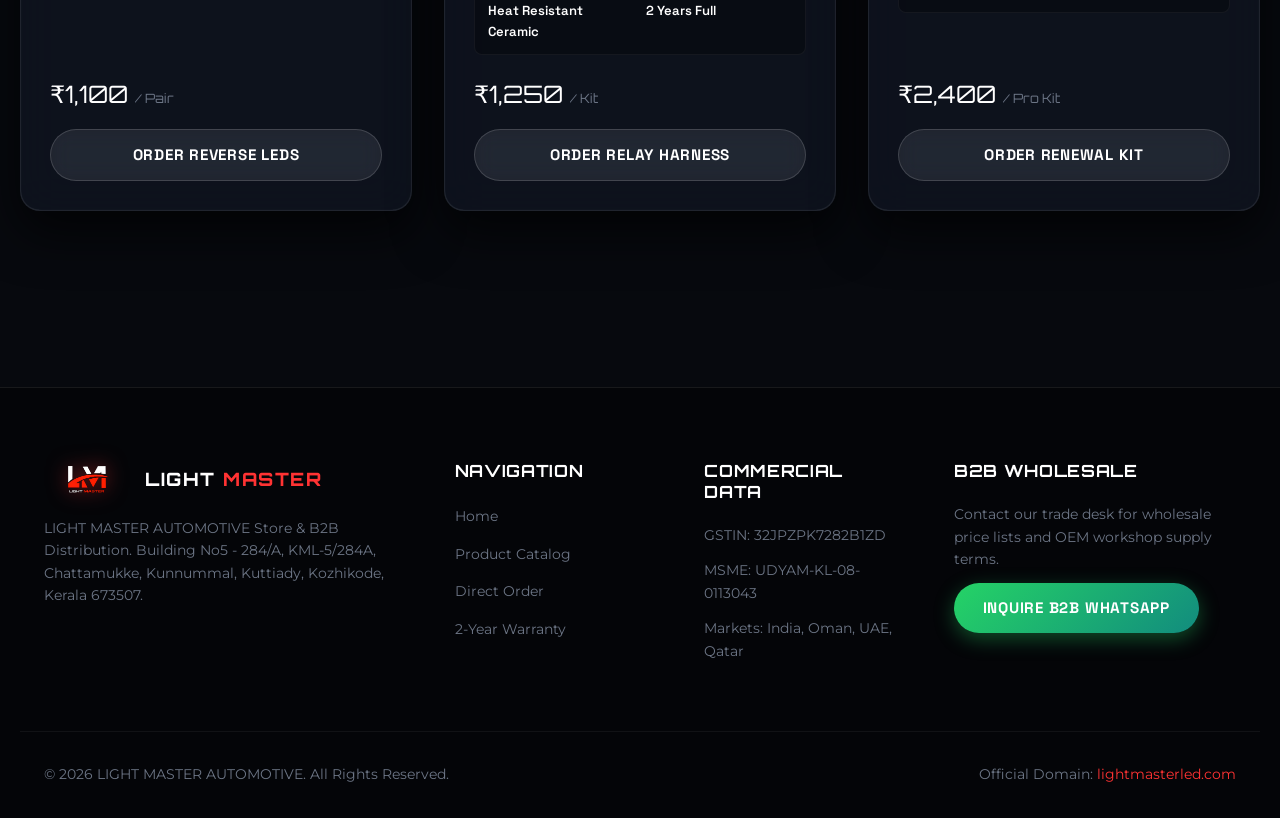
==== commit 4e409651: "Integrate Google Analytics tracking Added Google Analytics tracking script to products page." ====
--- a/products.html
+++ b/products.html
@@ -1,6 +1,15 @@
 <!DOCTYPE html>
 <html lang="en">
 <head>
+  <!-- Google tag (gtag.js) -->
+<script async src="https://www.googletagmanager.com/gtag/js?id=G-GGJ7GVFV9C"></script>
+<script>
+  window.dataLayer = window.dataLayer || [];
+  function gtag(){dataLayer.push(arguments);}
+  gtag('js', new Date());
+
+  gtag('config', 'G-GGJ7GVFV9C');
+</script>
   <meta charset="UTF-8">
   <meta name="viewport" content="width=device-width, initial-scale=1.0">
   <title>Automotive LED Products & Pricing | Light Master</title>
--- a/css/style.css
+++ b/css/style.css
@@ -1078,3 +1078,74 @@
     text-align: center;
   }
 }
+
+/* ==========================================================================
+   URGENT MOBILE RESPONSIVENESS FIXES (Appended)
+   ========================================================================== */
+@media (max-width: 768px) {
+  /* 1. Header & Navigation Fixes */
+  .nav-dock {
+    padding: 0.6rem 1rem;
+  }
+  .brand-name {
+    font-size: 1rem; /* Scale down text */
+  }
+  .brand-logo-img {
+    height: 30px; /* Scale down logo */
+  }
+  .nav-actions {
+    display: none; /* Hide the bulky 'Upgrade Now' button in the sticky header on mobile to free up space */
+  }
+  
+  /* 2. Gauge Stats Row Fix (Prevent 450%6000K... squish) */
+  .gauge-row {
+    flex-direction: column;
+    gap: 1.2rem;
+    border-bottom: none;
+  }
+  .gauge-item {
+    border-bottom: 1px solid rgba(255, 255, 255, 0.08);
+    padding-bottom: 1rem;
+  }
+  .gauge-item:last-child {
+    border-bottom: none;
+    padding-bottom: 0;
+  }
+  .gauge-value {
+    font-size: 1.6rem;
+  }
+  
+  /* 3. Beam Simulator Buttons Fix */
+  .sim-controls {
+    flex-direction: column;
+    gap: 0.5rem;
+  }
+  .sim-btn {
+    padding: 0.8rem; /* Make them easier to tap on mobile */
+  }
+  
+  /* 4. Trust Badges & Specs Fix */
+  .trust-flex {
+    flex-direction: column;
+    align-items: center;
+    text-align: center;
+  }
+  .product-spec-row {
+    grid-template-columns: 1fr; /* Stack product specs vertically on small phones */
+  }
+  
+  /* 5. Fix Hero overlapping */
+  .hero-section {
+    padding-top: 2rem;
+  }
+}
+
+@media (max-width: 400px) {
+  .hero-badge-row {
+    flex-direction: column;
+    align-items: flex-start;
+  }
+  h1 {
+    font-size: 1.8rem;
+  }
+}
